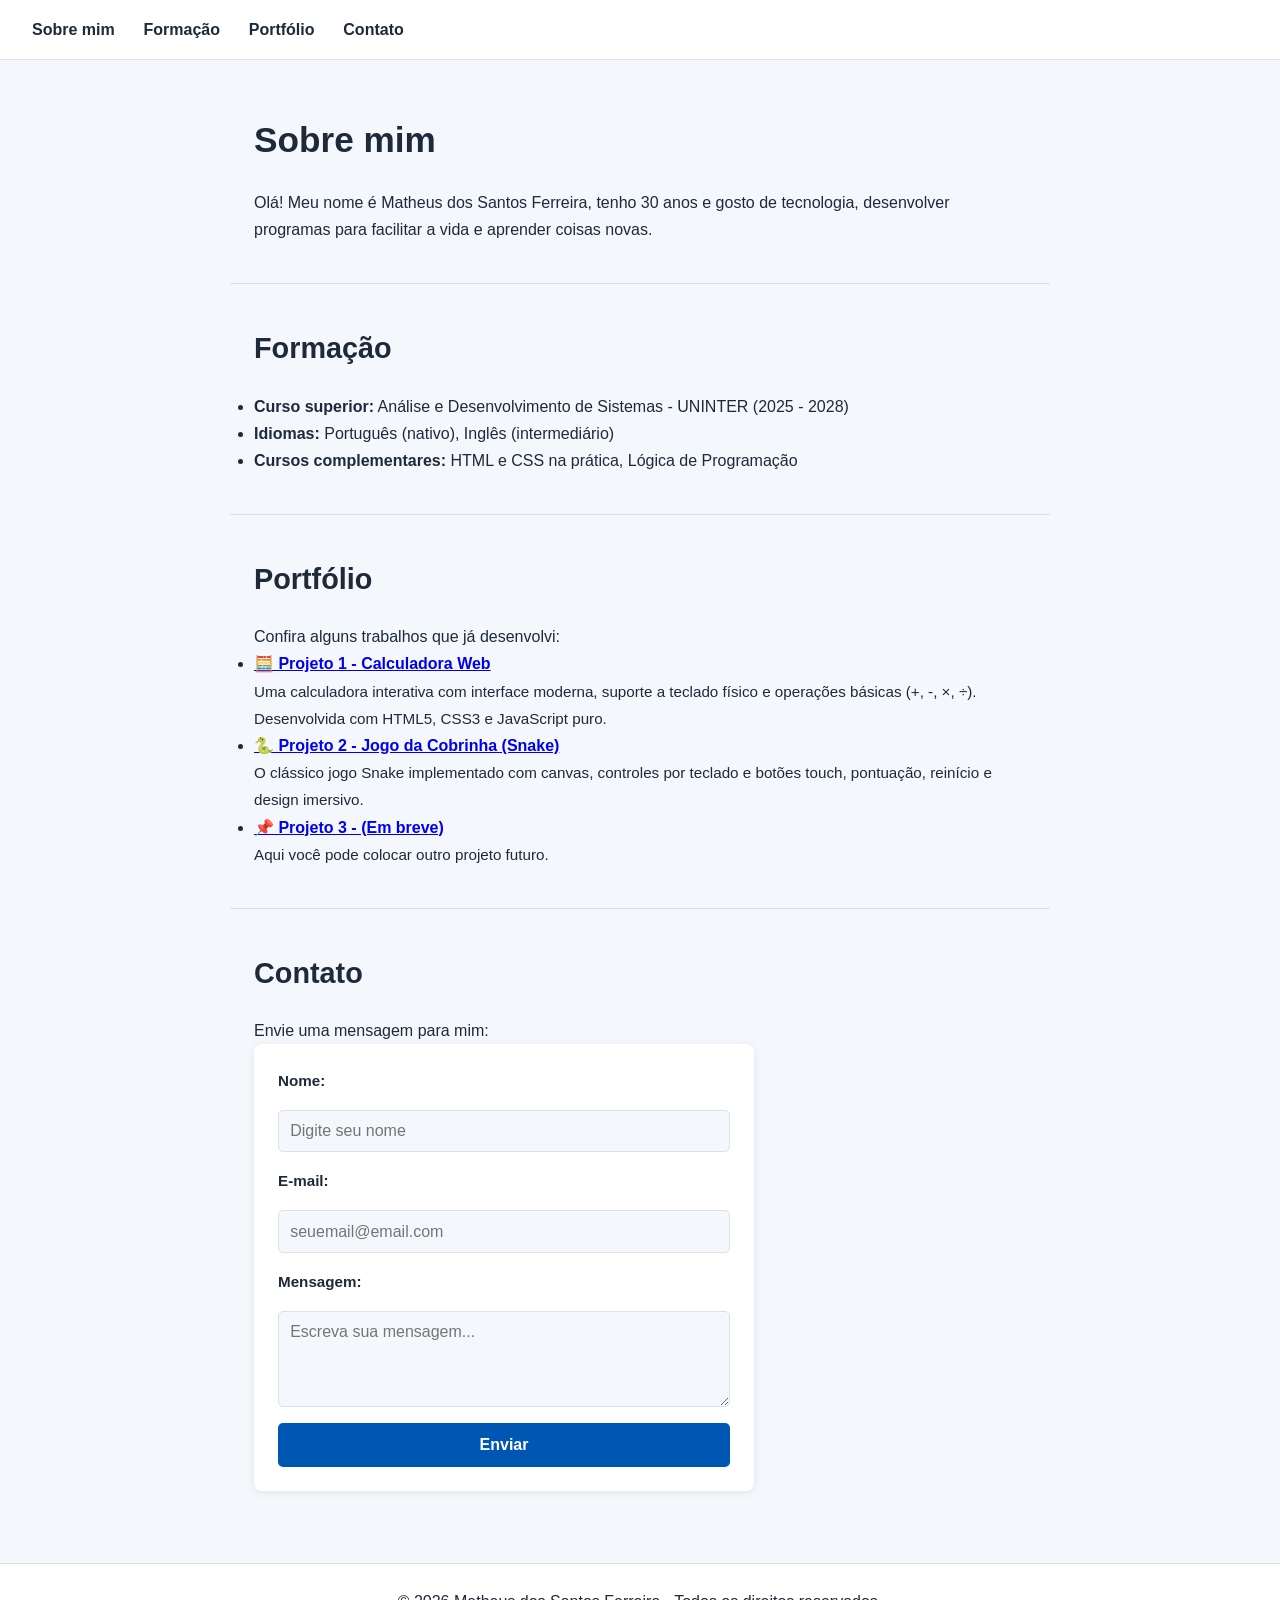
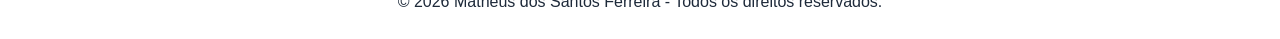
==== index.html @ 23ba93c7 "Versão inicial do portfólio com calculadora e jogo Snake" ====
<!-- 1. Declaração de que é um documento HTML5 (obrigatório) -->
<!DOCTYPE html>

<!-- 2. Tag raiz, com idioma configurado para português do Brasil -->
<html lang="pt-BR">

<!-- 3. Cabeçalho do site (não aparece na tela, mas configura a página) -->
<head>
    <!-- Define os caracteres especiais (acentos, ç) -->
    <meta charset="UTF-8">
    
    <!-- Faz o site se adaptar a telas de celular/tablet -->
    <meta name="viewport" content="width=device-width, initial-scale=1.0">
    
    <!-- Título que aparece na aba do navegador -->
    <title>Meu Portfólio - [SEU NOME]</title>
    
    <!-- Avisa que vamos usar um arquivo CSS externo (style.css) -->
    <link rel="stylesheet" href="style.css">
</head>

<!-- 4. Corpo do site (tudo que aparece na tela vai aqui) -->
<body>
    
   <!-- CABEÇALHO COM O MENU -->
<header>
    <nav>
        <ul>
            <li><a href="#sobre">Sobre mim</a></li>
            <li><a href="#formacao">Formação</a></li>
            <li><a href="#portfolio">Portfólio</a></li>
            <li><a href="#contato">Contato</a></li>
        </ul>
    </nav>
</header>

<!-- SEÇÃO 1: SOBRE MIM -->
<section id="sobre">
    <h1>Sobre mim</h1>
    <p>Olá! Meu nome é Matheus dos Santos Ferreira, tenho 30 anos e gosto de tecnologia, desenvolver programas para facilitar a vida e aprender coisas novas.</p>
</section>

<!-- SEÇÃO 2: FORMAÇÃO -->
<section id="formacao">
    <h2>Formação</h2>
    <ul>
        <li><strong>Curso superior:</strong> Análise e Desenvolvimento de Sistemas - UNINTER (2025 - 2028)</li>
        <li><strong>Idiomas:</strong> Português (nativo), Inglês (intermediário)</li>
        <li><strong>Cursos complementares:</strong> HTML e CSS na prática, Lógica de Programação</li>
    </ul>
</section>

<!-- SEÇÃO 3: PORTFÓLIO -->
<section id="portfolio">
    <h2>Portfólio</h2>
    <p>Confira alguns trabalhos que já desenvolvi:</p>
    <ul>
        <li>
            <strong><a href="calculadora.html" target="_blank">🧮 Projeto 1 - Calculadora Web</a></strong>
            <br>
            <span style="font-size: 0.95rem; color: var(--text-color);">
                Uma calculadora interativa com interface moderna, suporte a teclado físico e operações básicas (+, -, ×, ÷). Desenvolvida com HTML5, CSS3 e JavaScript puro.
            </span>
        </li>
        <li>
            <strong><a href="snake.html" target="_blank">🐍 Projeto 2 - Jogo da Cobrinha (Snake)</a></strong>
            <br>
            <span style="font-size: 0.95rem; color: var(--text-color);">
                O clássico jogo Snake implementado com canvas, controles por teclado e botões touch, pontuação, reinício e design imersivo.
            </span>
        </li>
        <li>
            <strong><a href="#" target="_blank">📌 Projeto 3 - (Em breve)</a></strong>
            <br>
            <span style="font-size: 0.95rem; color: var(--text-color);">
                Aqui você pode colocar outro projeto futuro.
            </span>
        </li>
    </ul>
</section>

<!-- SEÇÃO 4: CONTATO (com formulário) -->
<section id="contato">
    <h2>Contato</h2>
    <p>Envie uma mensagem para mim:</p>
    
    <form id="contact-form">
        <label for="nome">Nome:</label>
        <input type="text" id="nome" name="nome" placeholder="Digite seu nome" required>
        
        <label for="email">E-mail:</label>
        <input type="email" id="email" name="email" placeholder="seuemail@email.com" required>
        
        <label for="mensagem">Mensagem:</label>
        <textarea id="mensagem" name="mensagem" rows="4" placeholder="Escreva sua mensagem..." required></textarea>
        
        <button type="submit">Enviar</button>
    </form>

    <!-- É aqui que vai aparecer a mensagem de "enviado com sucesso" depois -->
    <div id="form-feedback"></div>
</section>

<!-- RODAPÉ -->
<footer>
    <p>&copy; 2026 Matheus dos Santos Ferreira - Todos os direitos reservados.</p>
</footer>
</body>

</html>
---- style.css ----
/* ============================================================
   PASSO 1: Variáveis de cores (claro e escuro)
   ============================================================ */
:root {
    /* Tema claro (padrão) */
    --bg-color: #f4f7fc;
    --text-color: #1e2a3a;
    --header-bg: #ffffff;
    --link-color: #0056b3;
    --border-color: #dce1e8;
    --card-bg: #ffffff;
    --shadow: 0 2px 8px rgba(0,0,0,0.08);
}

/* Quando o body tiver a classe 'dark-mode', sobrescrevemos as variáveis */
body.dark-mode {
    --bg-color: #1a1f2b;
    --text-color: #e8edf5;
    --header-bg: #252c3b;
    --link-color: #70b8ff;
    --border-color: #3f4859;
    --card-bg: #252c3b;
    --shadow: 0 2px 8px rgba(0,0,0,0.4);
}

/* ============================================================
   PASSO 2: Reset e estilos gerais
   ============================================================ */
* {
    margin: 0;
    padding: 0;
    box-sizing: border-box; /* facilita o cálculo de larguras */
}

body {
    font-family: 'Segoe UI', Roboto, Arial, sans-serif;
    background-color: var(--bg-color);
    color: var(--text-color);
    transition: background-color 0.3s, color 0.3s; /* animação suave ao trocar tema */
    line-height: 1.7;
    padding-top: 70px; /* espaço para o header fixo não cobrir o conteúdo */
}

/* ============================================================
   PASSO 3: HEADER FIXO (menu sempre visível)
   ============================================================ */
header {
    position: fixed;    /* fica colado no topo mesmo rolando a página */
    top: 0;
    left: 0;
    width: 100%;
    height: 60px;
    background-color: var(--header-bg);
    border-bottom: 1px solid var(--border-color);
    display: flex;
    justify-content: space-between; /* menu à esquerda, botão à direita */
    align-items: center;
    padding: 0 2rem;
    z-index: 1000;      /* fica acima de tudo */
    transition: background-color 0.3s, border-color 0.3s;
}

/* Lista do menu */
nav ul {
    list-style: none;
    display: flex;
    gap: 1.8rem;
}

/* Links do menu */
nav a {
    text-decoration: none;
    color: var(--text-color);
    font-weight: 600;
    font-size: 1rem;
    transition: color 0.2s;
    padding: 0.3rem 0;
    border-bottom: 2px solid transparent;
}

nav a:hover {
    color: var(--link-color);
    border-bottom-color: var(--link-color);
}

/* Botão de alternar tema (claro/escuro) */
#theme-toggle {
    background: var(--bg-color);
    color: var(--text-color);
    border: 1px solid var(--border-color);
    border-radius: 50%;
    width: 40px;
    height: 40px;
    font-size: 1.3rem;
    cursor: pointer;
    transition: 0.3s;
    display: flex;
    align-items: center;
    justify-content: center;
}

#theme-toggle:hover {
    transform: scale(1.05);
    box-shadow: var(--shadow);
}

/* ============================================================
   PASSO 4: SEÇÕES (Sobre, Formação, Portfólio, Contato)
   ============================================================ */
section {
    max-width: 820px;
    margin: 0 auto;
    padding: 2.5rem 1.5rem;
    border-bottom: 1px solid var(--border-color);
    transition: border-color 0.3s;
}

section:last-of-type {
    border-bottom: none;
}

h1, h2 {
    color: var(--text-color);
    margin-bottom: 1.2rem;
    font-weight: 700;
}

h1 {
    font-size: 2.2rem;
}

h2 {
    font-size: 1.8rem;
}

/* ============================================================
   PASSO 5: FORMULÁRIO DE CONTATO
   ============================================================ */
form {
    display: flex;
    flex-direction: column;
    gap: 1rem;
    max-width: 500px;
    background-color: var(--card-bg);
    padding: 1.5rem;
    border-radius: 8px;
    box-shadow: var(--shadow);
    transition: background-color 0.3s, box-shadow 0.3s;
}

label {
    font-weight: 600;
    font-size: 0.95rem;
}

input, textarea {
    padding: 0.7rem;
    border: 1px solid var(--border-color);
    border-radius: 5px;
    background-color: var(--bg-color);
    color: var(--text-color);
    font-family: inherit;
    font-size: 1rem;
    transition: 0.3s;
}

input:focus, textarea:focus {
    outline: none;
    border-color: var(--link-color);
    box-shadow: 0 0 0 3px rgba(0, 86, 179, 0.2);
}

button[type="submit"] {
    background-color: var(--link-color);
    color: #fff;
    border: none;
    padding: 0.8rem;
    border-radius: 5px;
    font-size: 1rem;
    font-weight: bold;
    cursor: pointer;
    transition: background 0.2s, transform 0.1s;
}

button[type="submit"]:hover {
    filter: brightness(0.9);
}

button[type="submit"]:active {
    transform: scale(0.97);
}

/* Mensagem de feedback (sucesso/erro) */
#form-feedback {
    margin-top: 1rem;
    font-weight: 600;
    font-size: 1rem;
}

/* ============================================================
   PASSO 6: RODAPÉ
   ============================================================ */
footer {
    text-align: center;
    padding: 1.5rem;
    background-color: var(--header-bg);
    border-top: 1px solid var(--border-color);
    color: var(--text-color);
    transition: 0.3s;
    margin-top: 1rem;
}

/* ============================================================
   PASSO 7: RESPONSIVIDADE (para celular/tablet)
   ============================================================ */
@media (max-width: 640px) {
    header {
        flex-wrap: wrap;
        height: auto;
        padding: 0.5rem 1rem;
        gap: 0.5rem;
    }

    nav ul {
        gap: 1rem;
        flex-wrap: wrap;
        justify-content: center;
    }

    section {
        padding: 1.8rem 1rem;
    }

    form {
        padding: 1rem;
    }

    h1 {
        font-size: 1.8rem;
    }
    h2 {
        font-size: 1.5rem;
    }
}
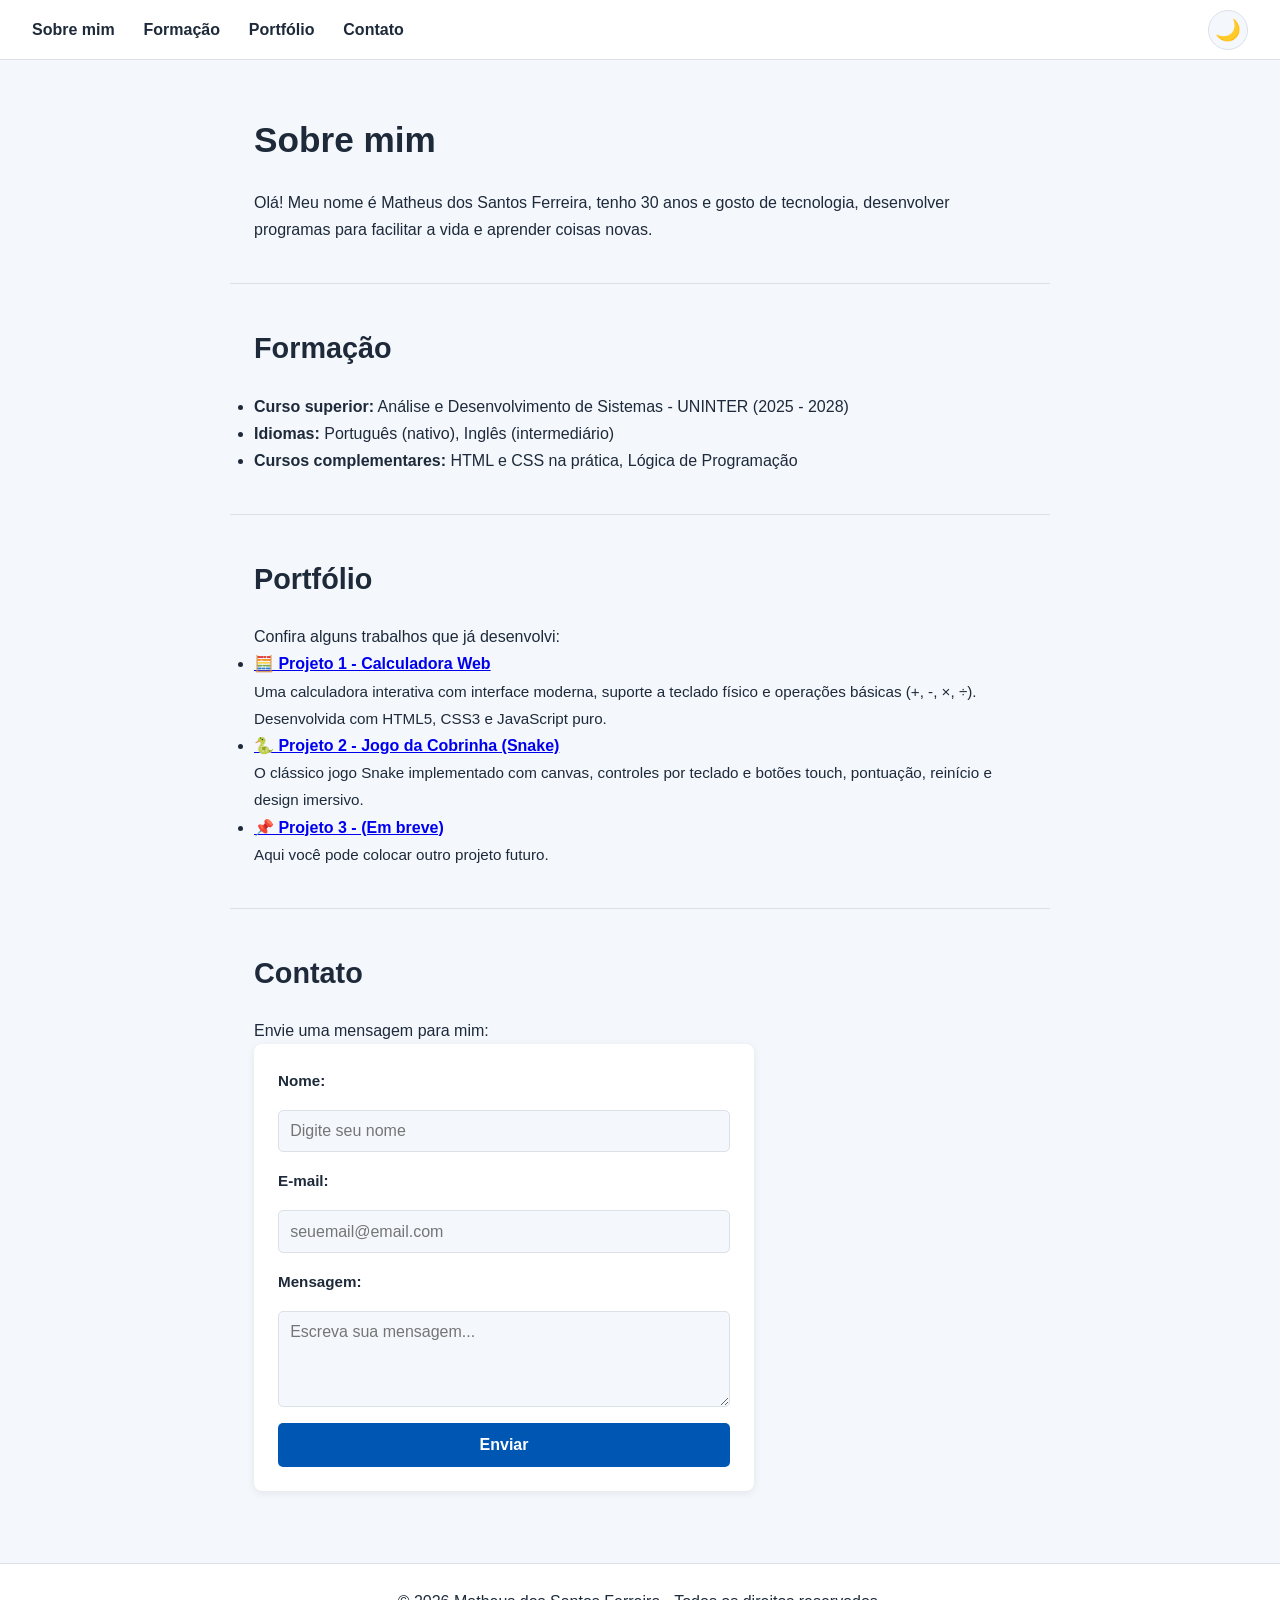
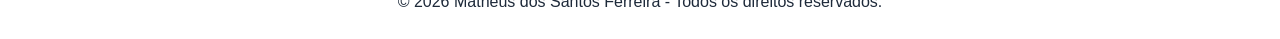
==== commit f980dfae: "Corrige HTML e adiciona funcionalidades" ====
--- a/index.html
+++ b/index.html
@@ -1,12 +1,12 @@
-<!-- 1. Declaração de que é um documento HTML5 (obrigatório) -->
+<!-- 1. Declaração de que é um documento HTML5 -->
 <!DOCTYPE html>
 
 <!-- 2. Tag raiz, com idioma configurado para português do Brasil -->
 <html lang="pt-BR">
 
-<!-- 3. Cabeçalho do site (não aparece na tela, mas configura a página) -->
+<!-- 3. Cabeçalho do site  -->
 <head>
-    <!-- Define os caracteres especiais (acentos, ç) -->
+    <!-- Define os caracteres especiais -->
     <meta charset="UTF-8">
     
     <!-- Faz o site se adaptar a telas de celular/tablet -->
@@ -15,14 +15,14 @@
     <!-- Título que aparece na aba do navegador -->
     <title>Meu Portfólio - [SEU NOME]</title>
     
-    <!-- Avisa que vamos usar um arquivo CSS externo (style.css) -->
+    <!-- Avisa que vamos usar um arquivo CSS externo -->
     <link rel="stylesheet" href="style.css">
 </head>
 
-<!-- 4. Corpo do site (tudo que aparece na tela vai aqui) -->
+<!-- 4. Corpo do site -->
 <body>
     
-   <!-- CABEÇALHO COM O MENU -->
+<!-- CABEÇALHO COM O MENU -->
 <header>
     <nav>
         <ul>
@@ -32,6 +32,8 @@
             <li><a href="#contato">Contato</a></li>
         </ul>
     </nav>
+    <!-- BOTÃO DE TEMA – VERIFIQUE SE ELE ESTÁ AQUI -->
+    <button id="theme-toggle">🌙</button>
 </header>
 
 <!-- SEÇÃO 1: SOBRE MIM -->
@@ -79,7 +81,7 @@
     </ul>
 </section>
 
-<!-- SEÇÃO 4: CONTATO (com formulário) -->
+<!-- SEÇÃO 4: CONTATO -->
 <section id="contato">
     <h2>Contato</h2>
     <p>Envie uma mensagem para mim:</p>
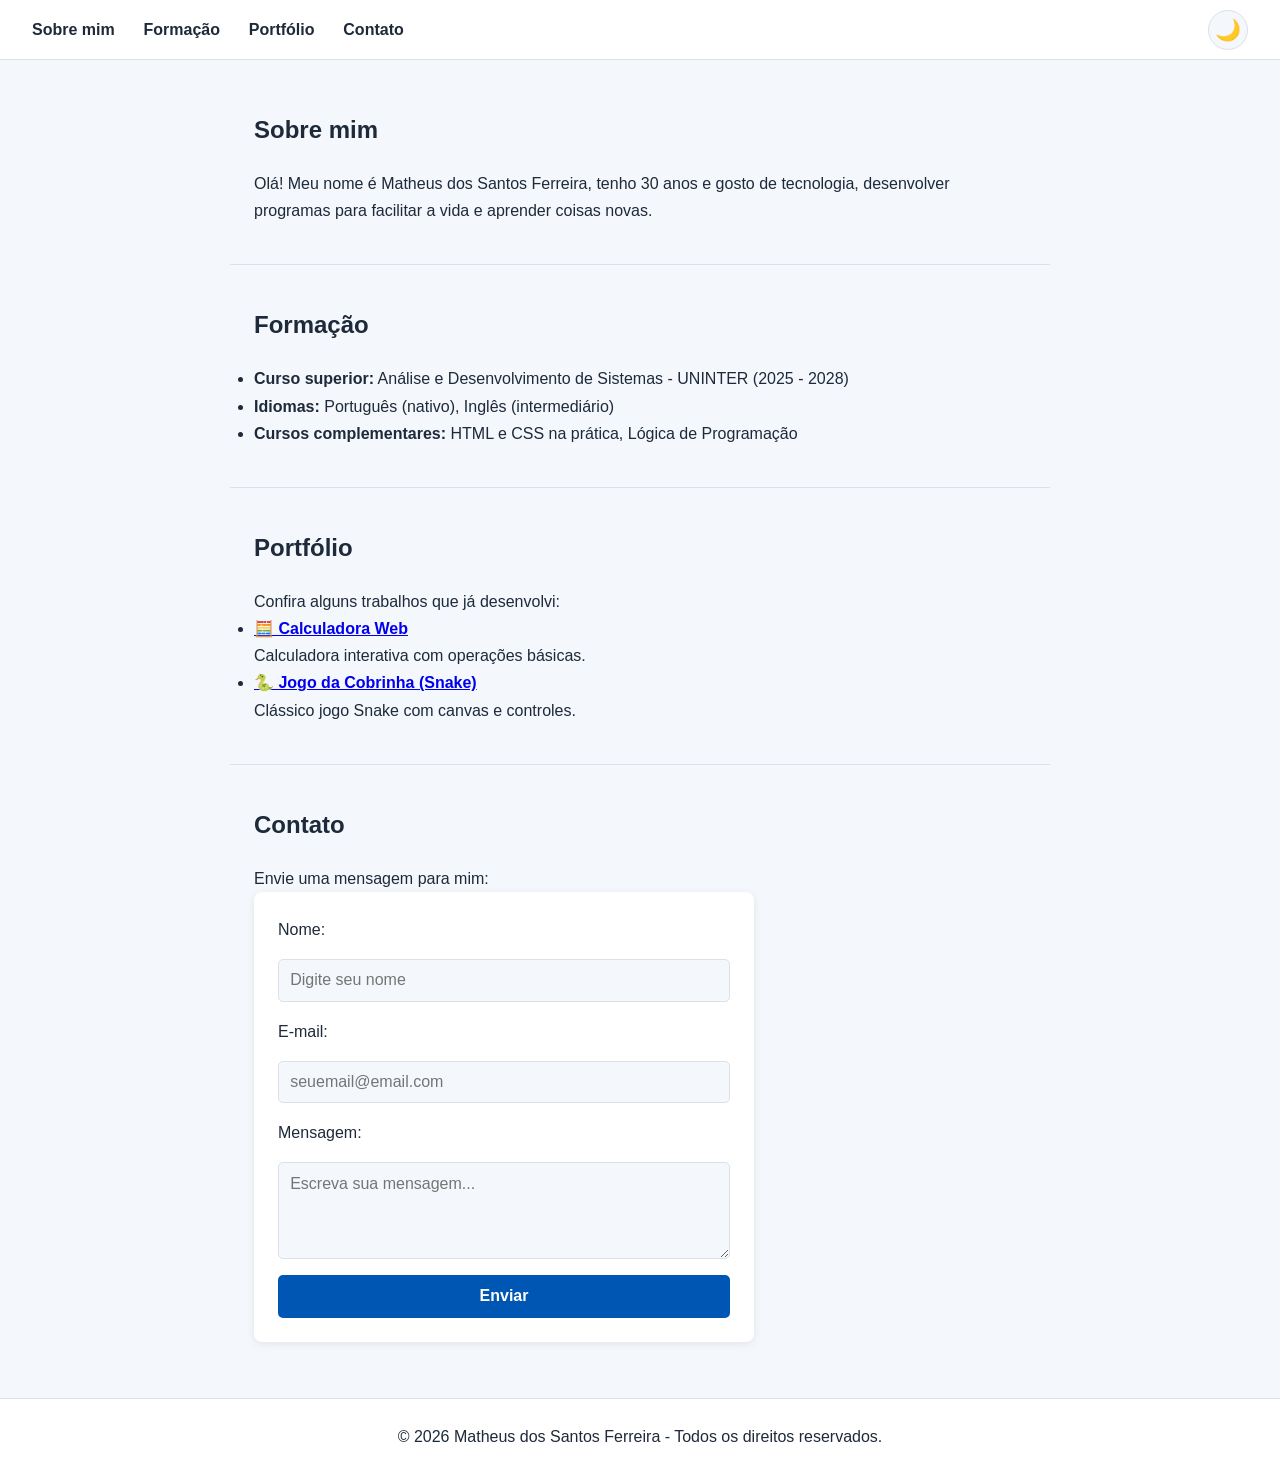
==== commit 936f181f: "Corrige tema escuro e validação" ====
--- a/index.html
+++ b/index.html
@@ -1,112 +1,77 @@
-<!-- 1. Declaração de que é um documento HTML5 -->
 <!DOCTYPE html>
-
-<!-- 2. Tag raiz, com idioma configurado para português do Brasil -->
 <html lang="pt-BR">
-
-<!-- 3. Cabeçalho do site  -->
 <head>
-    <!-- Define os caracteres especiais -->
     <meta charset="UTF-8">
-    
-    <!-- Faz o site se adaptar a telas de celular/tablet -->
     <meta name="viewport" content="width=device-width, initial-scale=1.0">
-    
-    <!-- Título que aparece na aba do navegador -->
-    <title>Meu Portfólio - [SEU NOME]</title>
-    
-    <!-- Avisa que vamos usar um arquivo CSS externo -->
+    <title>Meu Portfólio - Matheus</title>
     <link rel="stylesheet" href="style.css">
 </head>
+<body>
+    <header>
+        <nav>
+            <ul>
+                <li><a href="#sobre">Sobre mim</a></li>
+                <li><a href="#formacao">Formação</a></li>
+                <li><a href="#portfolio">Portfólio</a></li>
+                <li><a href="#contato">Contato</a></li>
+            </ul>
+        </nav>
+        <button id="theme-toggle">🌙</button>
+    </header>
 
-<!-- 4. Corpo do site -->
-<body>
-    
-<!-- CABEÇALHO COM O MENU -->
-<header>
-    <nav>
+    <section id="sobre">
+        <h1>Sobre mim</h1>
+        <p>Olá! Meu nome é Matheus dos Santos Ferreira, tenho 30 anos e gosto de tecnologia, desenvolver programas para facilitar a vida e aprender coisas novas.</p>
+    </section>
+
+    <section id="formacao">
+        <h2>Formação</h2>
         <ul>
-            <li><a href="#sobre">Sobre mim</a></li>
-            <li><a href="#formacao">Formação</a></li>
-            <li><a href="#portfolio">Portfólio</a></li>
-            <li><a href="#contato">Contato</a></li>
+            <li><strong>Curso superior:</strong> Análise e Desenvolvimento de Sistemas - UNINTER (2025 - 2028)</li>
+            <li><strong>Idiomas:</strong> Português (nativo), Inglês (intermediário)</li>
+            <li><strong>Cursos complementares:</strong> HTML e CSS na prática, Lógica de Programação</li>
         </ul>
-    </nav>
-    <!-- BOTÃO DE TEMA – VERIFIQUE SE ELE ESTÁ AQUI -->
-    <button id="theme-toggle">🌙</button>
-</header>
+    </section>
 
-<!-- SEÇÃO 1: SOBRE MIM -->
-<section id="sobre">
-    <h1>Sobre mim</h1>
-    <p>Olá! Meu nome é Matheus dos Santos Ferreira, tenho 30 anos e gosto de tecnologia, desenvolver programas para facilitar a vida e aprender coisas novas.</p>
-</section>
+    <section id="portfolio">
+        <h2>Portfólio</h2>
+        <p>Confira alguns trabalhos que já desenvolvi:</p>
+        <ul>
+            <li>
+                <strong><a href="calculadora.html" target="_blank">🧮 Calculadora Web</a></strong>
+                <br>
+                <span>Calculadora interativa com operações básicas.</span>
+            </li>
+            <li>
+                <strong><a href="snake.html" target="_blank">🐍 Jogo da Cobrinha (Snake)</a></strong>
+                <br>
+                <span>Clássico jogo Snake com canvas e controles.</span>
+            </li>
+        </ul>
+    </section>
 
-<!-- SEÇÃO 2: FORMAÇÃO -->
-<section id="formacao">
-    <h2>Formação</h2>
-    <ul>
-        <li><strong>Curso superior:</strong> Análise e Desenvolvimento de Sistemas - UNINTER (2025 - 2028)</li>
-        <li><strong>Idiomas:</strong> Português (nativo), Inglês (intermediário)</li>
-        <li><strong>Cursos complementares:</strong> HTML e CSS na prática, Lógica de Programação</li>
-    </ul>
-</section>
+    <section id="contato">
+        <h2>Contato</h2>
+        <p>Envie uma mensagem para mim:</p>
+        <form id="contact-form">
+            <label for="nome">Nome:</label>
+            <input type="text" id="nome" name="nome" placeholder="Digite seu nome" required>
 
-<!-- SEÇÃO 3: PORTFÓLIO -->
-<section id="portfolio">
-    <h2>Portfólio</h2>
-    <p>Confira alguns trabalhos que já desenvolvi:</p>
-    <ul>
-        <li>
-            <strong><a href="calculadora.html" target="_blank">🧮 Projeto 1 - Calculadora Web</a></strong>
-            <br>
-            <span style="font-size: 0.95rem; color: var(--text-color);">
-                Uma calculadora interativa com interface moderna, suporte a teclado físico e operações básicas (+, -, ×, ÷). Desenvolvida com HTML5, CSS3 e JavaScript puro.
-            </span>
-        </li>
-        <li>
-            <strong><a href="snake.html" target="_blank">🐍 Projeto 2 - Jogo da Cobrinha (Snake)</a></strong>
-            <br>
-            <span style="font-size: 0.95rem; color: var(--text-color);">
-                O clássico jogo Snake implementado com canvas, controles por teclado e botões touch, pontuação, reinício e design imersivo.
-            </span>
-        </li>
-        <li>
-            <strong><a href="#" target="_blank">📌 Projeto 3 - (Em breve)</a></strong>
-            <br>
-            <span style="font-size: 0.95rem; color: var(--text-color);">
-                Aqui você pode colocar outro projeto futuro.
-            </span>
-        </li>
-    </ul>
-</section>
+            <label for="email">E-mail:</label>
+            <input type="email" id="email" name="email" placeholder="seuemail@email.com" required>
 
-<!-- SEÇÃO 4: CONTATO -->
-<section id="contato">
-    <h2>Contato</h2>
-    <p>Envie uma mensagem para mim:</p>
-    
-    <form id="contact-form">
-        <label for="nome">Nome:</label>
-        <input type="text" id="nome" name="nome" placeholder="Digite seu nome" required>
-        
-        <label for="email">E-mail:</label>
-        <input type="email" id="email" name="email" placeholder="seuemail@email.com" required>
-        
-        <label for="mensagem">Mensagem:</label>
-        <textarea id="mensagem" name="mensagem" rows="4" placeholder="Escreva sua mensagem..." required></textarea>
-        
-        <button type="submit">Enviar</button>
-    </form>
+            <label for="mensagem">Mensagem:</label>
+            <textarea id="mensagem" name="mensagem" rows="4" placeholder="Escreva sua mensagem..." required></textarea>
 
-    <!-- É aqui que vai aparecer a mensagem de "enviado com sucesso" depois -->
-    <div id="form-feedback"></div>
-</section>
+            <button type="submit">Enviar</button>
+        </form>
+        <div id="form-feedback"></div>
+    </section>
 
-<!-- RODAPÉ -->
-<footer>
-    <p>&copy; 2026 Matheus dos Santos Ferreira - Todos os direitos reservados.</p>
-</footer>
+    <footer>
+        <p>&copy; 2026 Matheus dos Santos Ferreira - Todos os direitos reservados.</p>
+    </footer>
+
+    <script src="script.js"></script>
 </body>
-
 </html>
--- a/style.css
+++ b/style.css
@@ -1,8 +1,4 @@
-/* ============================================================
-   PASSO 1: Variáveis de cores (claro e escuro)
-   ============================================================ */
 :root {
-    /* Tema claro (padrão) */
     --bg-color: #f4f7fc;
     --text-color: #1e2a3a;
     --header-bg: #ffffff;
@@ -12,7 +8,6 @@
     --shadow: 0 2px 8px rgba(0,0,0,0.08);
 }
 
-/* Quando o body tiver a classe 'dark-mode', sobrescrevemos as variáveis */
 body.dark-mode {
     --bg-color: #1a1f2b;
     --text-color: #e8edf5;
@@ -23,29 +18,23 @@
     --shadow: 0 2px 8px rgba(0,0,0,0.4);
 }
 
-/* ============================================================
-   PASSO 2: Reset e estilos gerais
-   ============================================================ */
 * {
     margin: 0;
     padding: 0;
-    box-sizing: border-box; /* facilita o cálculo de larguras */
+    box-sizing: border-box;
 }
 
 body {
     font-family: 'Segoe UI', Roboto, Arial, sans-serif;
     background-color: var(--bg-color);
     color: var(--text-color);
-    transition: background-color 0.3s, color 0.3s; /* animação suave ao trocar tema */
+    transition: background-color 0.3s, color 0.3s;
     line-height: 1.7;
-    padding-top: 70px; /* espaço para o header fixo não cobrir o conteúdo */
+    padding-top: 70px;
 }
 
-/* ============================================================
-   PASSO 3: HEADER FIXO (menu sempre visível)
-   ============================================================ */
 header {
-    position: fixed;    /* fica colado no topo mesmo rolando a página */
+    position: fixed;
     top: 0;
     left: 0;
     width: 100%;
@@ -53,37 +42,30 @@
     background-color: var(--header-bg);
     border-bottom: 1px solid var(--border-color);
     display: flex;
-    justify-content: space-between; /* menu à esquerda, botão à direita */
+    justify-content: space-between;
     align-items: center;
     padding: 0 2rem;
-    z-index: 1000;      /* fica acima de tudo */
+    z-index: 1000;
     transition: background-color 0.3s, border-color 0.3s;
 }
 
-/* Lista do menu */
 nav ul {
     list-style: none;
     display: flex;
     gap: 1.8rem;
 }
 
-/* Links do menu */
 nav a {
     text-decoration: none;
     color: var(--text-color);
     font-weight: 600;
-    font-size: 1rem;
     transition: color 0.2s;
-    padding: 0.3rem 0;
-    border-bottom: 2px solid transparent;
 }
 
 nav a:hover {
     color: var(--link-color);
-    border-bottom-color: var(--link-color);
 }
 
-/* Botão de alternar tema (claro/escuro) */
 #theme-toggle {
     background: var(--bg-color);
     color: var(--text-color);
@@ -99,20 +81,11 @@
     justify-content: center;
 }
 
-#theme-toggle:hover {
-    transform: scale(1.05);
-    box-shadow: var(--shadow);
-}
-
-/* ============================================================
-   PASSO 4: SEÇÕES (Sobre, Formação, Portfólio, Contato)
-   ============================================================ */
 section {
     max-width: 820px;
     margin: 0 auto;
     padding: 2.5rem 1.5rem;
     border-bottom: 1px solid var(--border-color);
-    transition: border-color 0.3s;
 }
 
 section:last-of-type {
@@ -122,20 +95,8 @@
 h1, h2 {
     color: var(--text-color);
     margin-bottom: 1.2rem;
-    font-weight: 700;
 }
 
-h1 {
-    font-size: 2.2rem;
-}
-
-h2 {
-    font-size: 1.8rem;
-}
-
-/* ============================================================
-   PASSO 5: FORMULÁRIO DE CONTATO
-   ============================================================ */
 form {
     display: flex;
     flex-direction: column;
@@ -145,12 +106,6 @@
     padding: 1.5rem;
     border-radius: 8px;
     box-shadow: var(--shadow);
-    transition: background-color 0.3s, box-shadow 0.3s;
-}
-
-label {
-    font-weight: 600;
-    font-size: 0.95rem;
 }
 
 input, textarea {
@@ -161,13 +116,6 @@
     color: var(--text-color);
     font-family: inherit;
     font-size: 1rem;
-    transition: 0.3s;
-}
-
-input:focus, textarea:focus {
-    outline: none;
-    border-color: var(--link-color);
-    box-shadow: 0 0 0 3px rgba(0, 86, 179, 0.2);
 }
 
 button[type="submit"] {
@@ -179,66 +127,33 @@
     font-size: 1rem;
     font-weight: bold;
     cursor: pointer;
-    transition: background 0.2s, transform 0.1s;
 }
 
-button[type="submit"]:hover {
-    filter: brightness(0.9);
-}
-
-button[type="submit"]:active {
-    transform: scale(0.97);
-}
-
-/* Mensagem de feedback (sucesso/erro) */
 #form-feedback {
     margin-top: 1rem;
     font-weight: 600;
-    font-size: 1rem;
 }
 
-/* ============================================================
-   PASSO 6: RODAPÉ
-   ============================================================ */
 footer {
     text-align: center;
     padding: 1.5rem;
     background-color: var(--header-bg);
     border-top: 1px solid var(--border-color);
     color: var(--text-color);
-    transition: 0.3s;
-    margin-top: 1rem;
 }
 
-/* ============================================================
-   PASSO 7: RESPONSIVIDADE (para celular/tablet)
-   ============================================================ */
 @media (max-width: 640px) {
     header {
         flex-wrap: wrap;
         height: auto;
         padding: 0.5rem 1rem;
-        gap: 0.5rem;
     }
-
     nav ul {
         gap: 1rem;
         flex-wrap: wrap;
         justify-content: center;
     }
-
     section {
         padding: 1.8rem 1rem;
     }
-
-    form {
-        padding: 1rem;
-    }
-
-    h1 {
-        font-size: 1.8rem;
-    }
-    h2 {
-        font-size: 1.5rem;
-    }
 }
